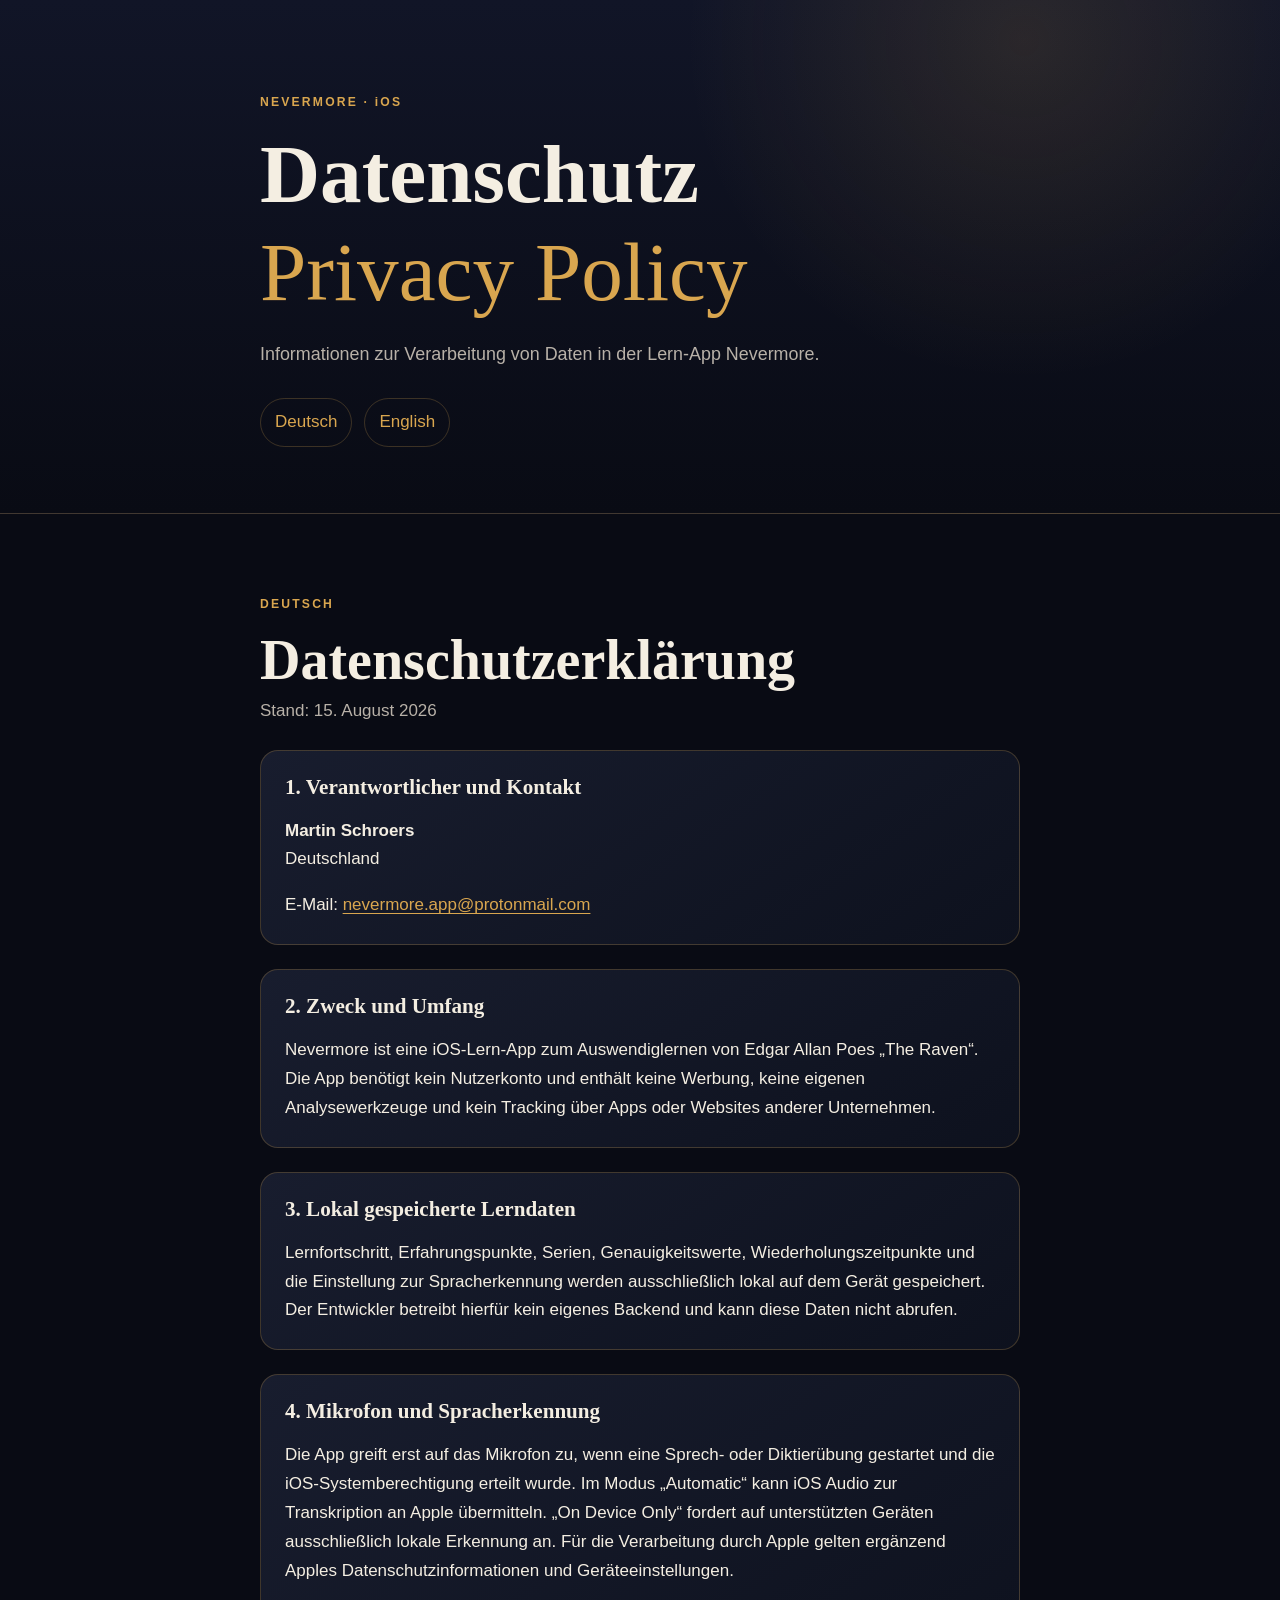
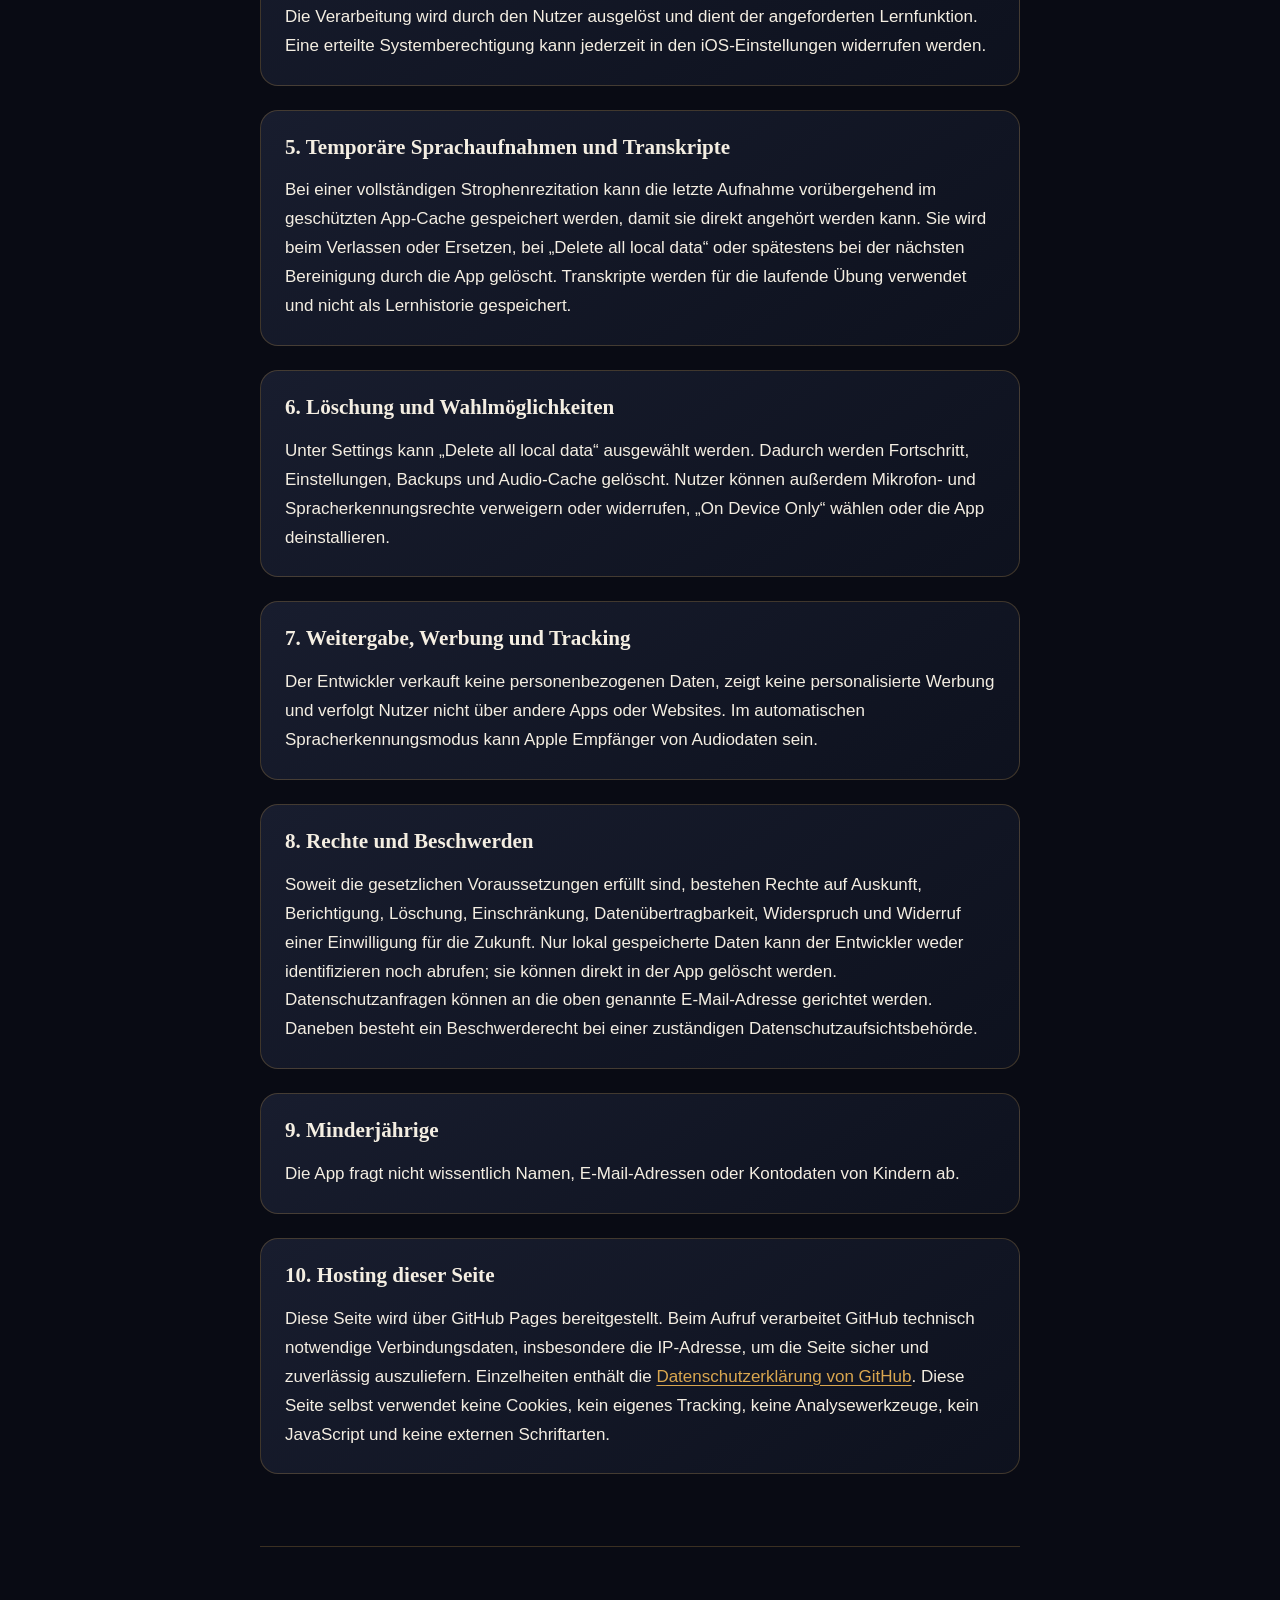
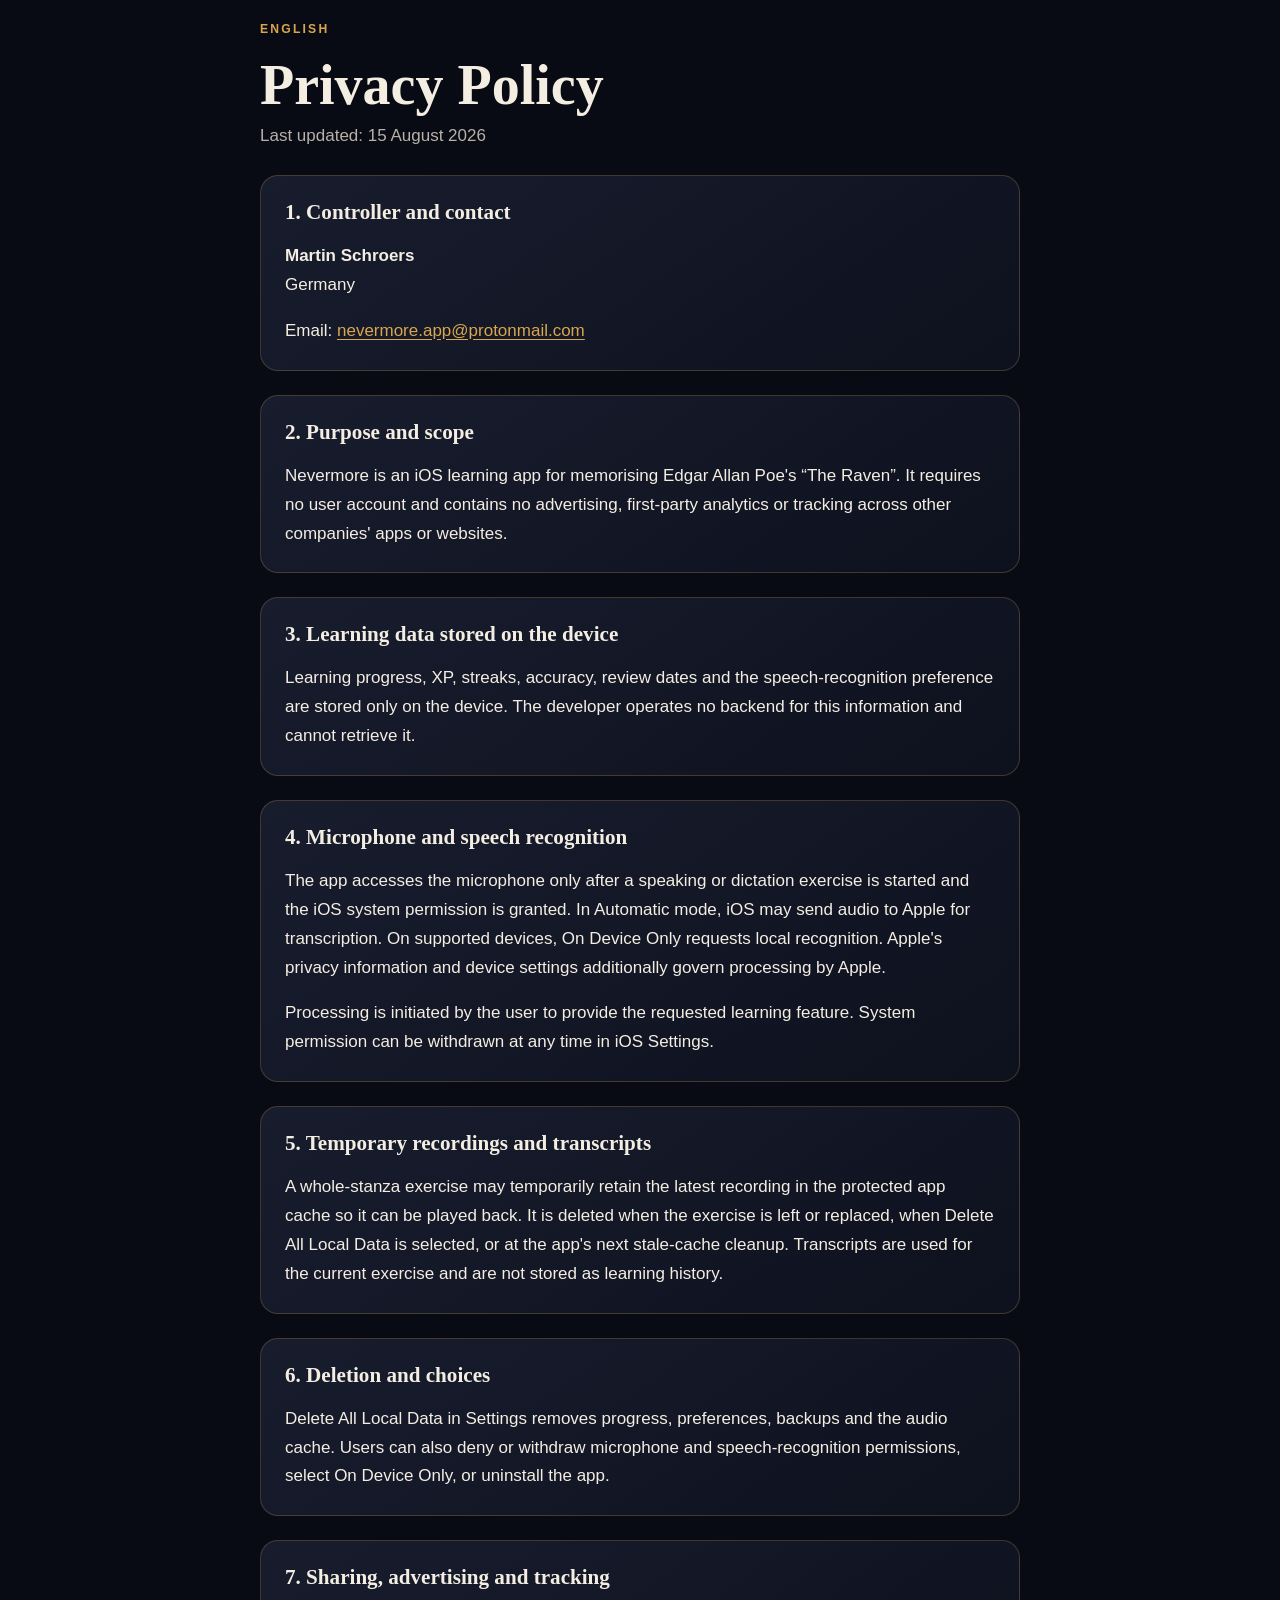
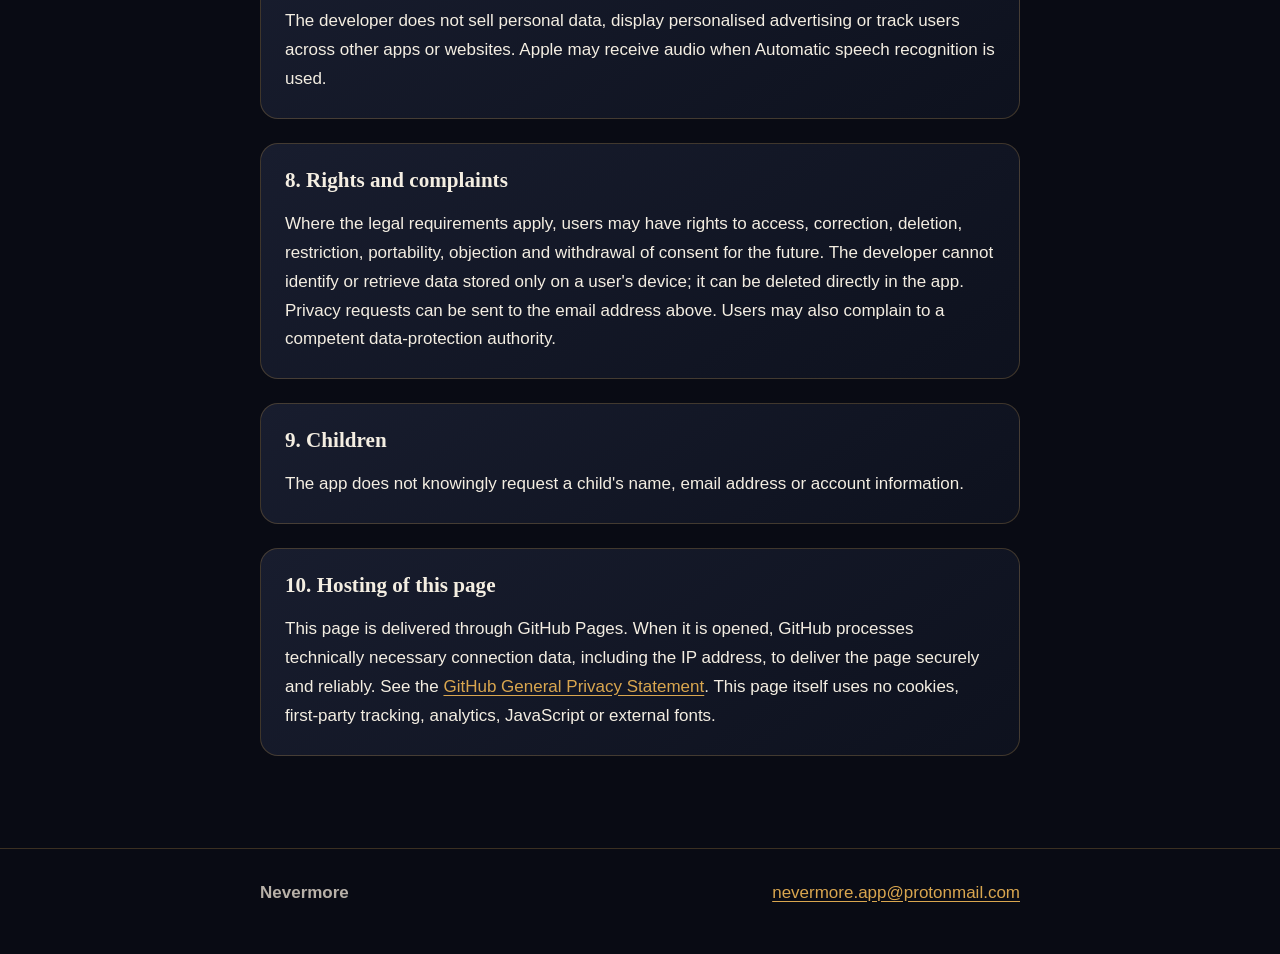
==== index.html @ ec52d01d "Publish Nevermore privacy policy" ====
<!doctype html>
<html lang="de">
<head>
  <meta charset="utf-8">
  <meta name="viewport" content="width=device-width, initial-scale=1">
  <meta name="robots" content="index,follow">
  <meta name="description" content="Datenschutzerklärung und Privacy Policy der iOS-App Nevermore.">
  <meta name="color-scheme" content="dark">
  <title>Nevermore – Datenschutz / Privacy Policy</title>
  <link rel="stylesheet" href="styles.css">
</head>
<body>
  <header class="hero">
    <div class="wrap">
      <p class="eyebrow">NEVERMORE · iOS</p>
      <h1>Datenschutz<br><span>Privacy Policy</span></h1>
      <p class="intro">Informationen zur Verarbeitung von Daten in der Lern-App Nevermore.</p>
      <nav aria-label="Sprachauswahl">
        <a href="#de">Deutsch</a>
        <a href="#en" lang="en">English</a>
      </nav>
    </div>
  </header>

  <main class="wrap">
    <section id="de" aria-labelledby="de-title">
      <p class="section-label">DEUTSCH</p>
      <h2 id="de-title">Datenschutzerklärung</h2>
      <p class="updated">Stand: 15. August 2026</p>

      <article>
        <h3>1. Verantwortlicher und Kontakt</h3>
        <p><strong>Martin Schroers</strong><br>Deutschland</p>
        <p>E-Mail: <a href="mailto:nevermore.app@protonmail.com">nevermore.app@protonmail.com</a></p>
      </article>

      <article>
        <h3>2. Zweck und Umfang</h3>
        <p>Nevermore ist eine iOS-Lern-App zum Auswendiglernen von Edgar Allan Poes „The Raven“. Die App benötigt kein Nutzerkonto und enthält keine Werbung, keine eigenen Analysewerkzeuge und kein Tracking über Apps oder Websites anderer Unternehmen.</p>
      </article>

      <article>
        <h3>3. Lokal gespeicherte Lerndaten</h3>
        <p>Lernfortschritt, Erfahrungspunkte, Serien, Genauigkeitswerte, Wiederholungszeitpunkte und die Einstellung zur Spracherkennung werden ausschließlich lokal auf dem Gerät gespeichert. Der Entwickler betreibt hierfür kein eigenes Backend und kann diese Daten nicht abrufen.</p>
      </article>

      <article>
        <h3>4. Mikrofon und Spracherkennung</h3>
        <p>Die App greift erst auf das Mikrofon zu, wenn eine Sprech- oder Diktierübung gestartet und die iOS-Systemberechtigung erteilt wurde. Im Modus „Automatic“ kann iOS Audio zur Transkription an Apple übermitteln. „On Device Only“ fordert auf unterstützten Geräten ausschließlich lokale Erkennung an. Für die Verarbeitung durch Apple gelten ergänzend Apples Datenschutzinformationen und Geräteeinstellungen.</p>
        <p>Die Verarbeitung wird durch den Nutzer ausgelöst und dient der angeforderten Lernfunktion. Eine erteilte Systemberechtigung kann jederzeit in den iOS-Einstellungen widerrufen werden.</p>
      </article>

      <article>
        <h3>5. Temporäre Sprachaufnahmen und Transkripte</h3>
        <p>Bei einer vollständigen Strophenrezitation kann die letzte Aufnahme vorübergehend im geschützten App-Cache gespeichert werden, damit sie direkt angehört werden kann. Sie wird beim Verlassen oder Ersetzen, bei „Delete all local data“ oder spätestens bei der nächsten Bereinigung durch die App gelöscht. Transkripte werden für die laufende Übung verwendet und nicht als Lernhistorie gespeichert.</p>
      </article>

      <article>
        <h3>6. Löschung und Wahlmöglichkeiten</h3>
        <p>Unter Settings kann „Delete all local data“ ausgewählt werden. Dadurch werden Fortschritt, Einstellungen, Backups und Audio-Cache gelöscht. Nutzer können außerdem Mikrofon- und Spracherkennungsrechte verweigern oder widerrufen, „On Device Only“ wählen oder die App deinstallieren.</p>
      </article>

      <article>
        <h3>7. Weitergabe, Werbung und Tracking</h3>
        <p>Der Entwickler verkauft keine personenbezogenen Daten, zeigt keine personalisierte Werbung und verfolgt Nutzer nicht über andere Apps oder Websites. Im automatischen Spracherkennungsmodus kann Apple Empfänger von Audiodaten sein.</p>
      </article>

      <article>
        <h3>8. Rechte und Beschwerden</h3>
        <p>Soweit die gesetzlichen Voraussetzungen erfüllt sind, bestehen Rechte auf Auskunft, Berichtigung, Löschung, Einschränkung, Datenübertragbarkeit, Widerspruch und Widerruf einer Einwilligung für die Zukunft. Nur lokal gespeicherte Daten kann der Entwickler weder identifizieren noch abrufen; sie können direkt in der App gelöscht werden. Datenschutzanfragen können an die oben genannte E-Mail-Adresse gerichtet werden. Daneben besteht ein Beschwerderecht bei einer zuständigen Datenschutzaufsichtsbehörde.</p>
      </article>

      <article>
        <h3>9. Minderjährige</h3>
        <p>Die App fragt nicht wissentlich Namen, E-Mail-Adressen oder Kontodaten von Kindern ab.</p>
      </article>

      <article>
        <h3>10. Hosting dieser Seite</h3>
        <p>Diese Seite wird über GitHub Pages bereitgestellt. Beim Aufruf verarbeitet GitHub technisch notwendige Verbindungsdaten, insbesondere die IP-Adresse, um die Seite sicher und zuverlässig auszuliefern. Einzelheiten enthält die <a href="https://docs.github.com/en/site-policy/privacy-policies/github-general-privacy-statement">Datenschutzerklärung von GitHub</a>. Diese Seite selbst verwendet keine Cookies, kein eigenes Tracking, keine Analysewerkzeuge, kein JavaScript und keine externen Schriftarten.</p>
      </article>
    </section>

    <hr>

    <section id="en" lang="en" aria-labelledby="en-title">
      <p class="section-label">ENGLISH</p>
      <h2 id="en-title">Privacy Policy</h2>
      <p class="updated">Last updated: 15 August 2026</p>

      <article>
        <h3>1. Controller and contact</h3>
        <p><strong>Martin Schroers</strong><br>Germany</p>
        <p>Email: <a href="mailto:nevermore.app@protonmail.com">nevermore.app@protonmail.com</a></p>
      </article>

      <article>
        <h3>2. Purpose and scope</h3>
        <p>Nevermore is an iOS learning app for memorising Edgar Allan Poe's “The Raven”. It requires no user account and contains no advertising, first-party analytics or tracking across other companies' apps or websites.</p>
      </article>

      <article>
        <h3>3. Learning data stored on the device</h3>
        <p>Learning progress, XP, streaks, accuracy, review dates and the speech-recognition preference are stored only on the device. The developer operates no backend for this information and cannot retrieve it.</p>
      </article>

      <article>
        <h3>4. Microphone and speech recognition</h3>
        <p>The app accesses the microphone only after a speaking or dictation exercise is started and the iOS system permission is granted. In Automatic mode, iOS may send audio to Apple for transcription. On supported devices, On Device Only requests local recognition. Apple's privacy information and device settings additionally govern processing by Apple.</p>
        <p>Processing is initiated by the user to provide the requested learning feature. System permission can be withdrawn at any time in iOS Settings.</p>
      </article>

      <article>
        <h3>5. Temporary recordings and transcripts</h3>
        <p>A whole-stanza exercise may temporarily retain the latest recording in the protected app cache so it can be played back. It is deleted when the exercise is left or replaced, when Delete All Local Data is selected, or at the app's next stale-cache cleanup. Transcripts are used for the current exercise and are not stored as learning history.</p>
      </article>

      <article>
        <h3>6. Deletion and choices</h3>
        <p>Delete All Local Data in Settings removes progress, preferences, backups and the audio cache. Users can also deny or withdraw microphone and speech-recognition permissions, select On Device Only, or uninstall the app.</p>
      </article>

      <article>
        <h3>7. Sharing, advertising and tracking</h3>
        <p>The developer does not sell personal data, display personalised advertising or track users across other apps or websites. Apple may receive audio when Automatic speech recognition is used.</p>
      </article>

      <article>
        <h3>8. Rights and complaints</h3>
        <p>Where the legal requirements apply, users may have rights to access, correction, deletion, restriction, portability, objection and withdrawal of consent for the future. The developer cannot identify or retrieve data stored only on a user's device; it can be deleted directly in the app. Privacy requests can be sent to the email address above. Users may also complain to a competent data-protection authority.</p>
      </article>

      <article>
        <h3>9. Children</h3>
        <p>The app does not knowingly request a child's name, email address or account information.</p>
      </article>

      <article>
        <h3>10. Hosting of this page</h3>
        <p>This page is delivered through GitHub Pages. When it is opened, GitHub processes technically necessary connection data, including the IP address, to deliver the page securely and reliably. See the <a href="https://docs.github.com/en/site-policy/privacy-policies/github-general-privacy-statement">GitHub General Privacy Statement</a>. This page itself uses no cookies, first-party tracking, analytics, JavaScript or external fonts.</p>
      </article>
    </section>
  </main>

  <footer>
    <div class="wrap">
      <strong>Nevermore</strong>
      <a href="mailto:nevermore.app@protonmail.com">nevermore.app@protonmail.com</a>
    </div>
  </footer>
</body>
</html>
---- styles.css ----
:root {
  --ink: #090b14;
  --panel: #121624;
  --paper: #f4eee2;
  --muted: #b8b1a8;
  --gold: #d9a64f;
  --line: rgba(217, 166, 79, 0.24);
}

* { box-sizing: border-box; }

html { scroll-behavior: smooth; }

body {
  margin: 0;
  background: var(--ink);
  color: var(--paper);
  font-family: ui-sans-serif, -apple-system, BlinkMacSystemFont, "Segoe UI", sans-serif;
  font-size: 17px;
  line-height: 1.7;
}

a { color: var(--gold); text-underline-offset: 0.2em; }
a:hover, a:focus-visible { color: #f1c775; }
a:focus-visible { outline: 2px solid var(--gold); outline-offset: 4px; }

.wrap { width: min(760px, calc(100% - 40px)); margin: 0 auto; }

.hero {
  padding: 80px 0 66px;
  background:
    radial-gradient(circle at 80% 8%, rgba(217, 166, 79, 0.13), transparent 30%),
    linear-gradient(180deg, #111527 0%, var(--ink) 100%);
  border-bottom: 1px solid var(--line);
}

.eyebrow, .section-label {
  color: var(--gold);
  font-size: 0.76rem;
  font-weight: 800;
  letter-spacing: 0.18em;
}

h1, h2, h3 { font-family: Georgia, "Times New Roman", serif; line-height: 1.18; }
h1 { margin: 12px 0 18px; font-size: clamp(2.8rem, 9vw, 5.2rem); }
h1 span { color: var(--gold); font-weight: 400; }
h2 { margin: 6px 0 0; font-size: clamp(2.1rem, 7vw, 3.5rem); }
h3 { margin: 0 0 12px; font-size: 1.32rem; }

.intro { max-width: 600px; color: var(--muted); font-size: 1.12rem; }
nav { display: flex; gap: 12px; margin-top: 28px; }
nav a {
  padding: 9px 14px;
  border: 1px solid var(--line);
  border-radius: 999px;
  text-decoration: none;
}

main { padding: 68px 0; }
section { scroll-margin-top: 24px; }
.updated { color: var(--muted); margin-top: 4px; }

article {
  margin: 24px 0;
  padding: 24px;
  background: linear-gradient(145deg, rgba(25, 30, 48, 0.96), rgba(14, 18, 31, 0.96));
  border: 1px solid var(--line);
  border-radius: 18px;
}

article p:last-child { margin-bottom: 0; }

hr {
  margin: 72px 0;
  border: 0;
  border-top: 1px solid var(--line);
}

footer { border-top: 1px solid var(--line); color: var(--muted); }
footer .wrap { display: flex; justify-content: space-between; gap: 20px; padding: 30px 0 46px; }

@media (max-width: 560px) {
  .hero { padding: 56px 0 46px; }
  main { padding: 48px 0; }
  article { padding: 20px; }
  footer .wrap { align-items: flex-start; flex-direction: column; }
}

@media (prefers-reduced-motion: reduce) {
  html { scroll-behavior: auto; }
}
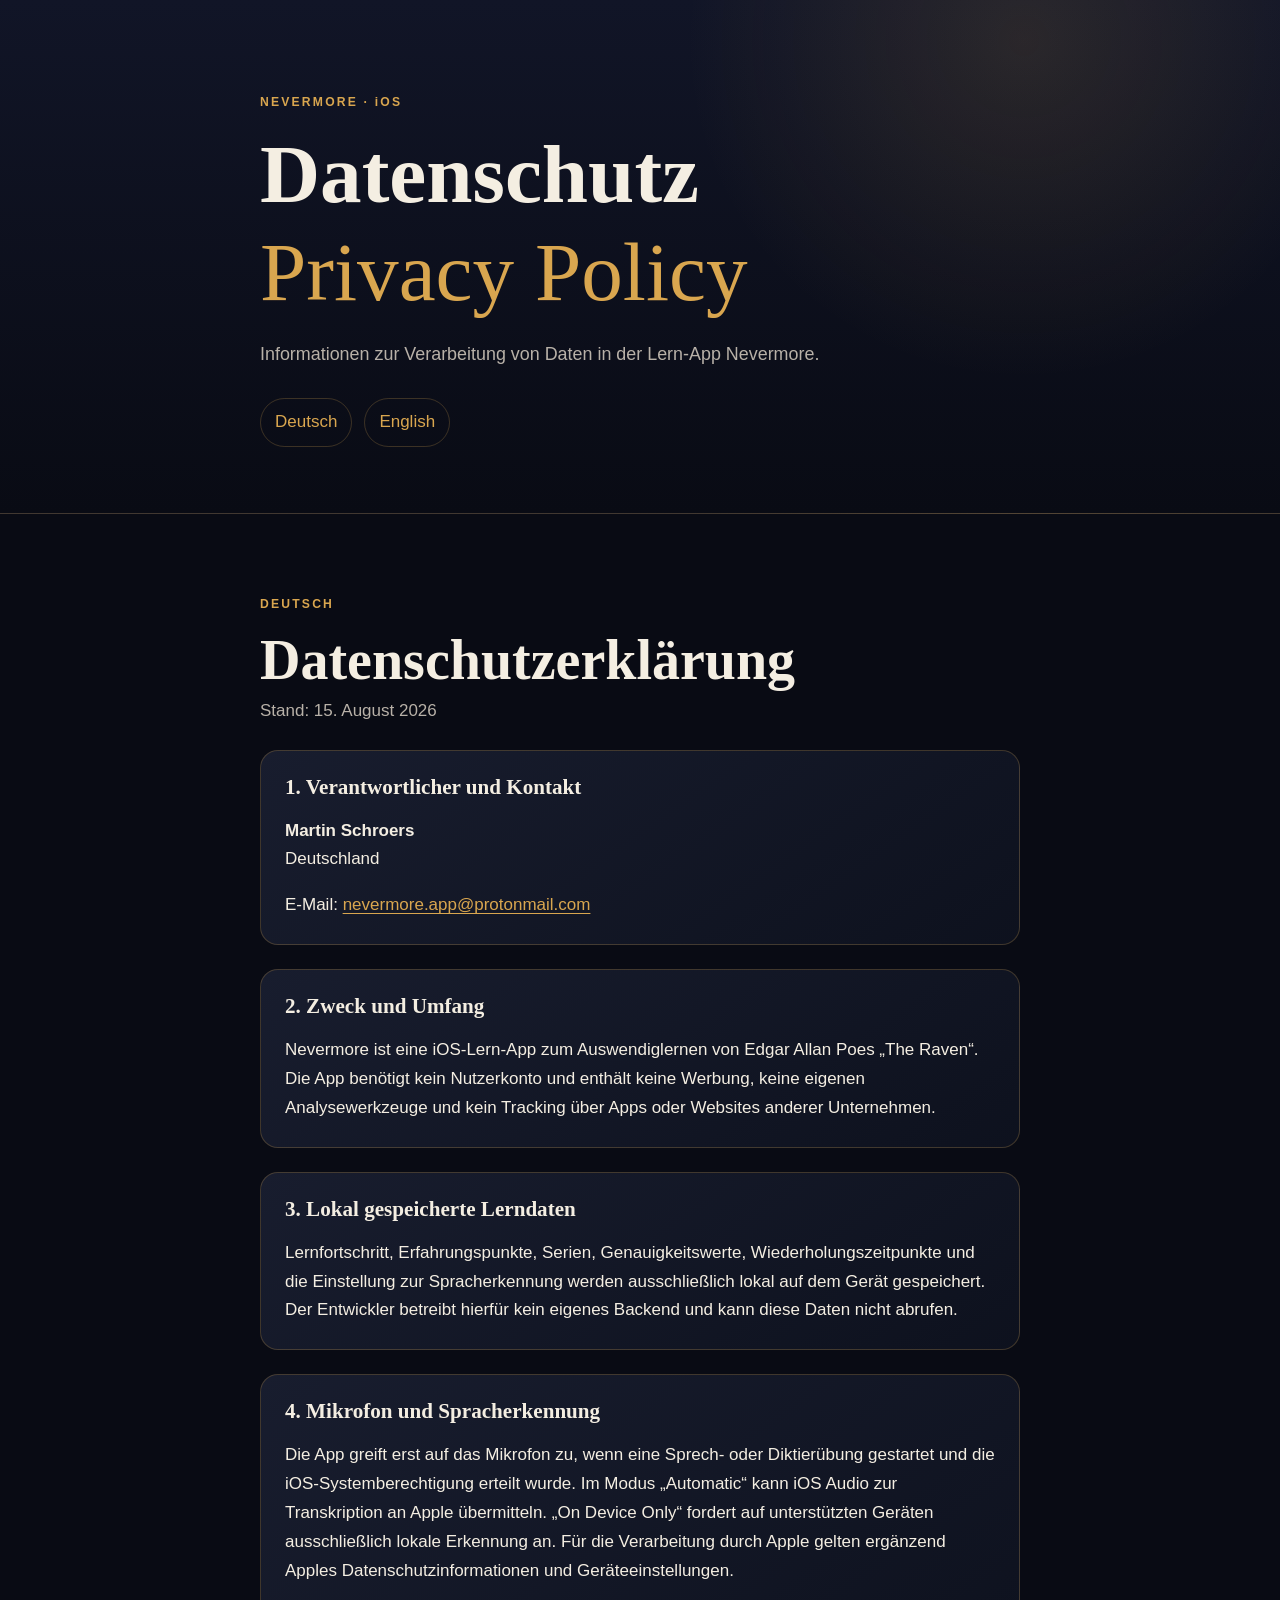
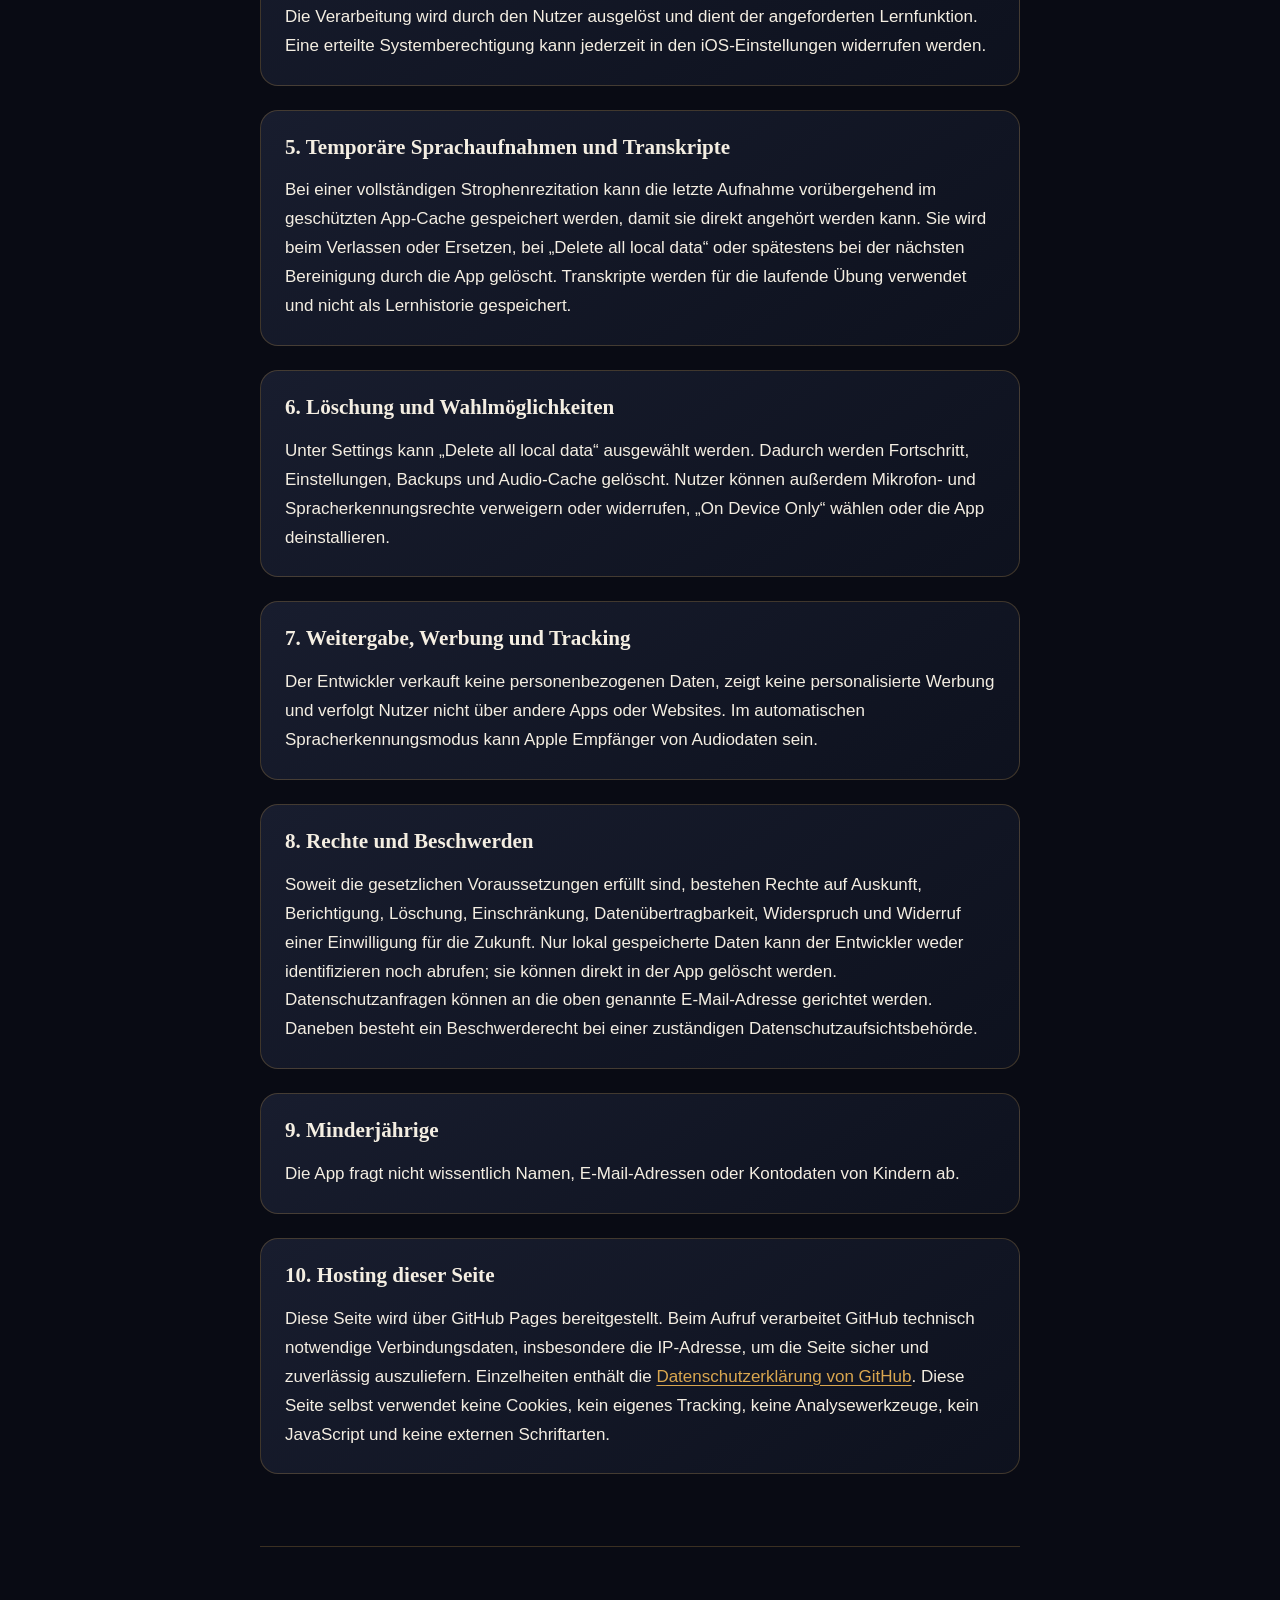
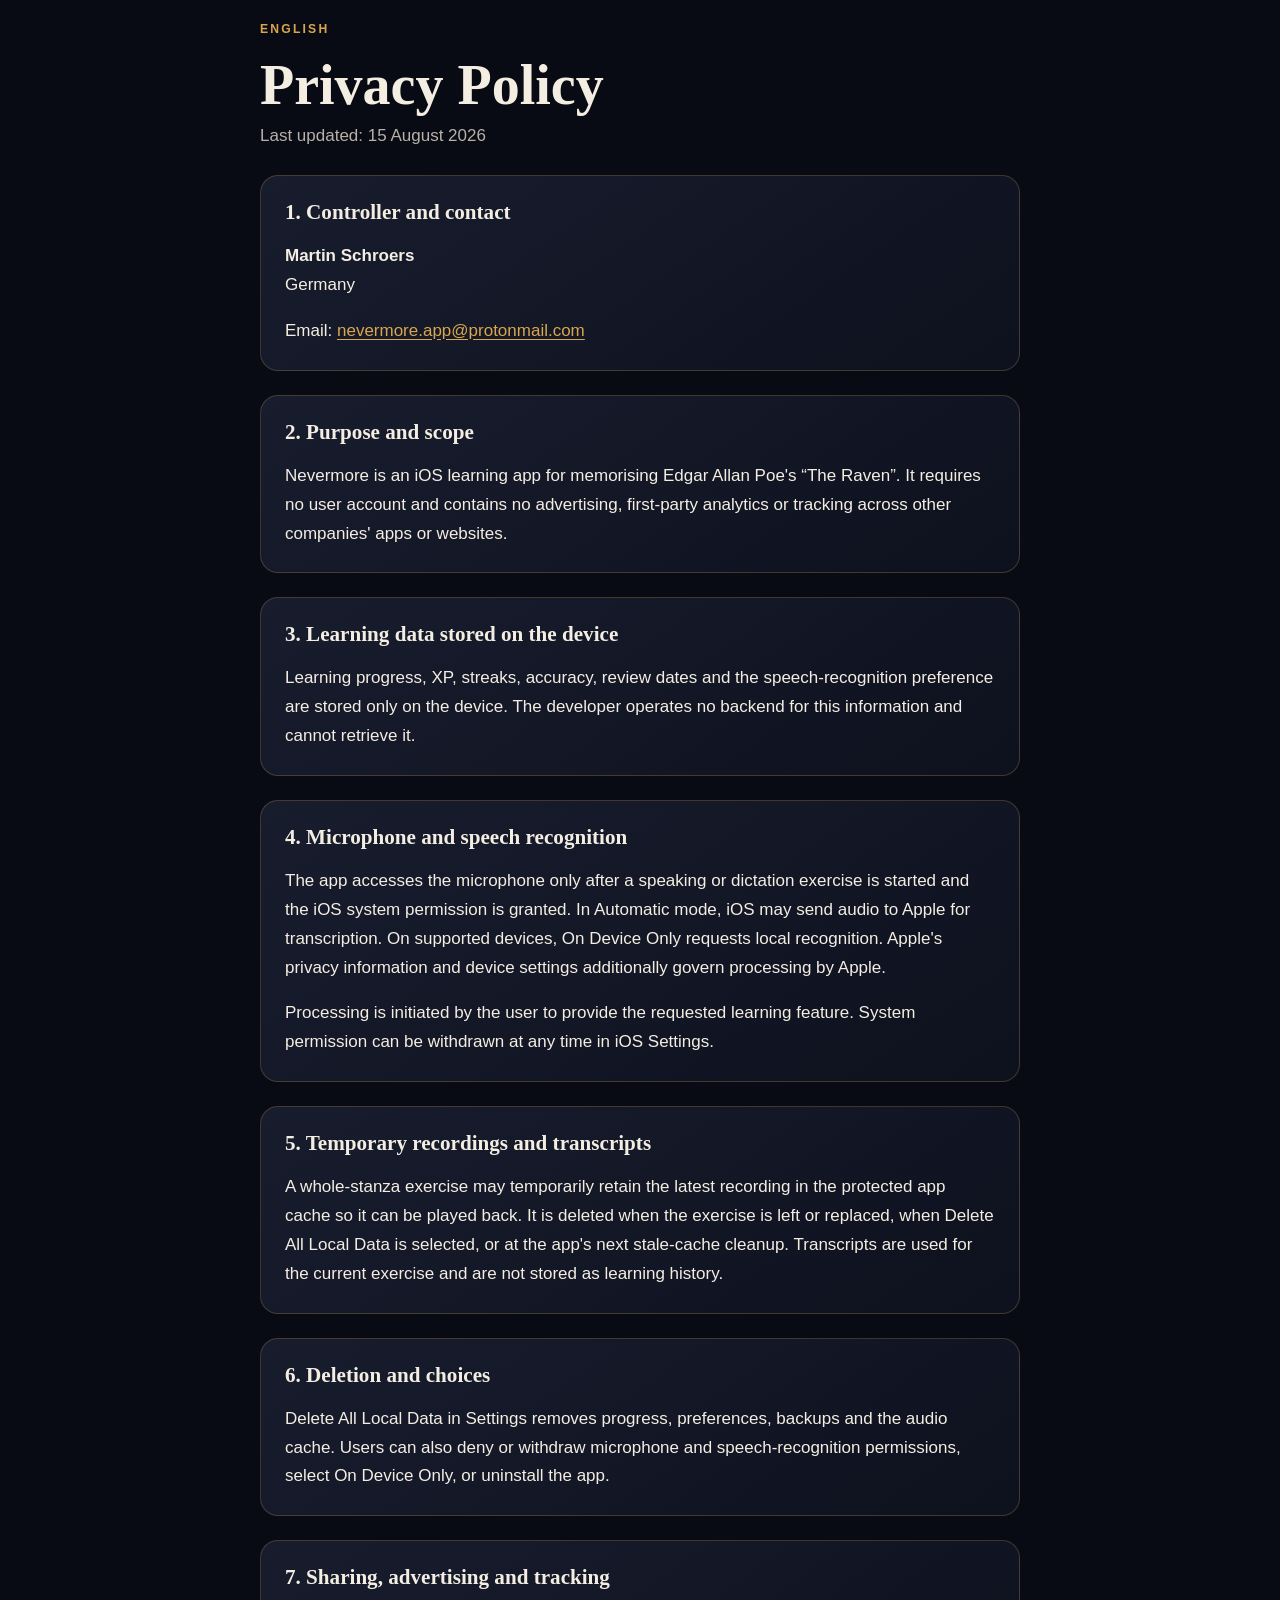
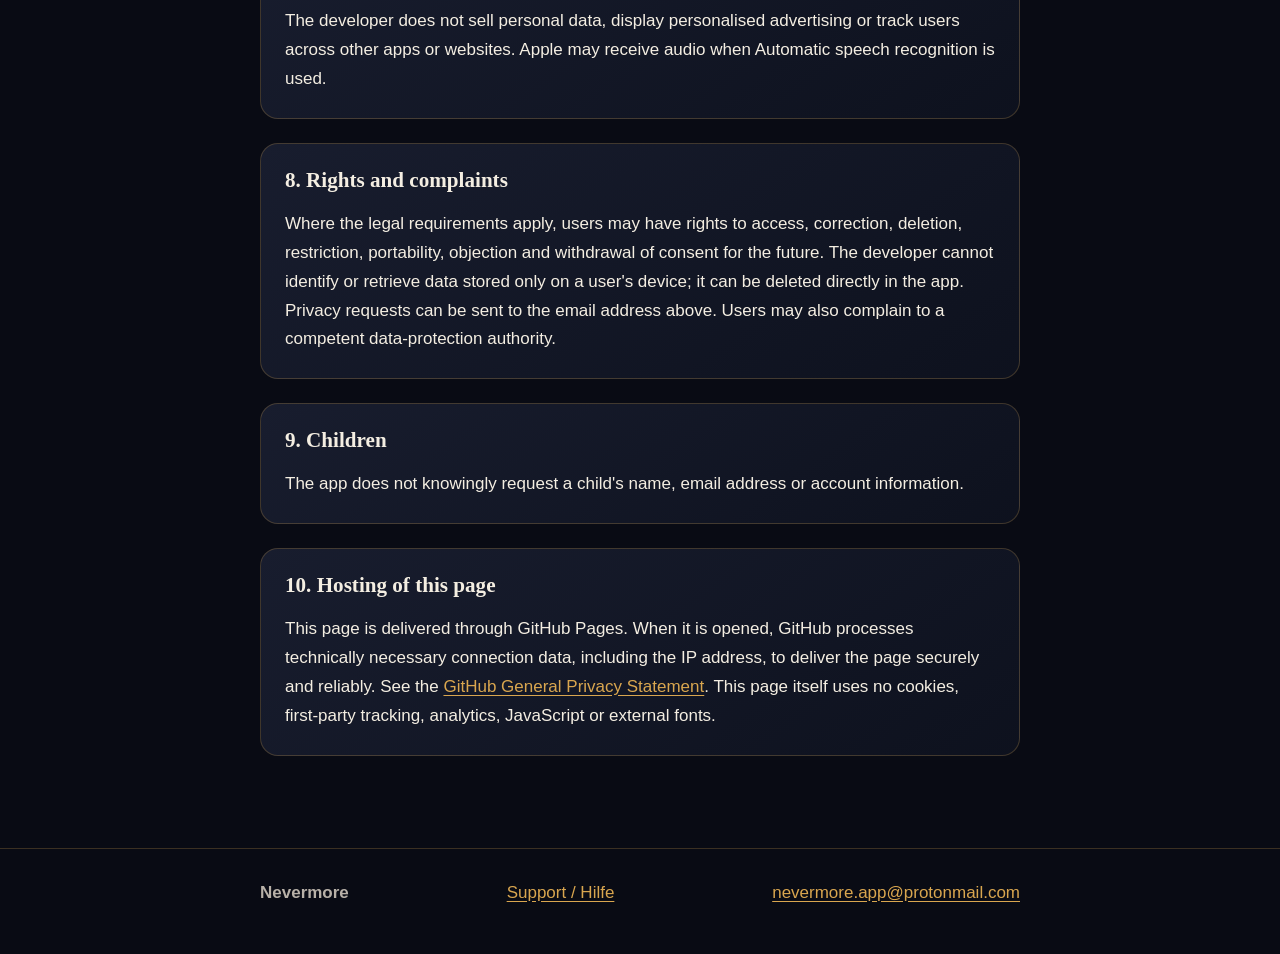
==== commit 56719574: "Add Nevermore support page" ====
--- a/index.html
+++ b/index.html
@@ -145,6 +145,7 @@
   <footer>
     <div class="wrap">
       <strong>Nevermore</strong>
+      <a href="support.html">Support / Hilfe</a>
       <a href="mailto:nevermore.app@protonmail.com">nevermore.app@protonmail.com</a>
     </div>
   </footer>
